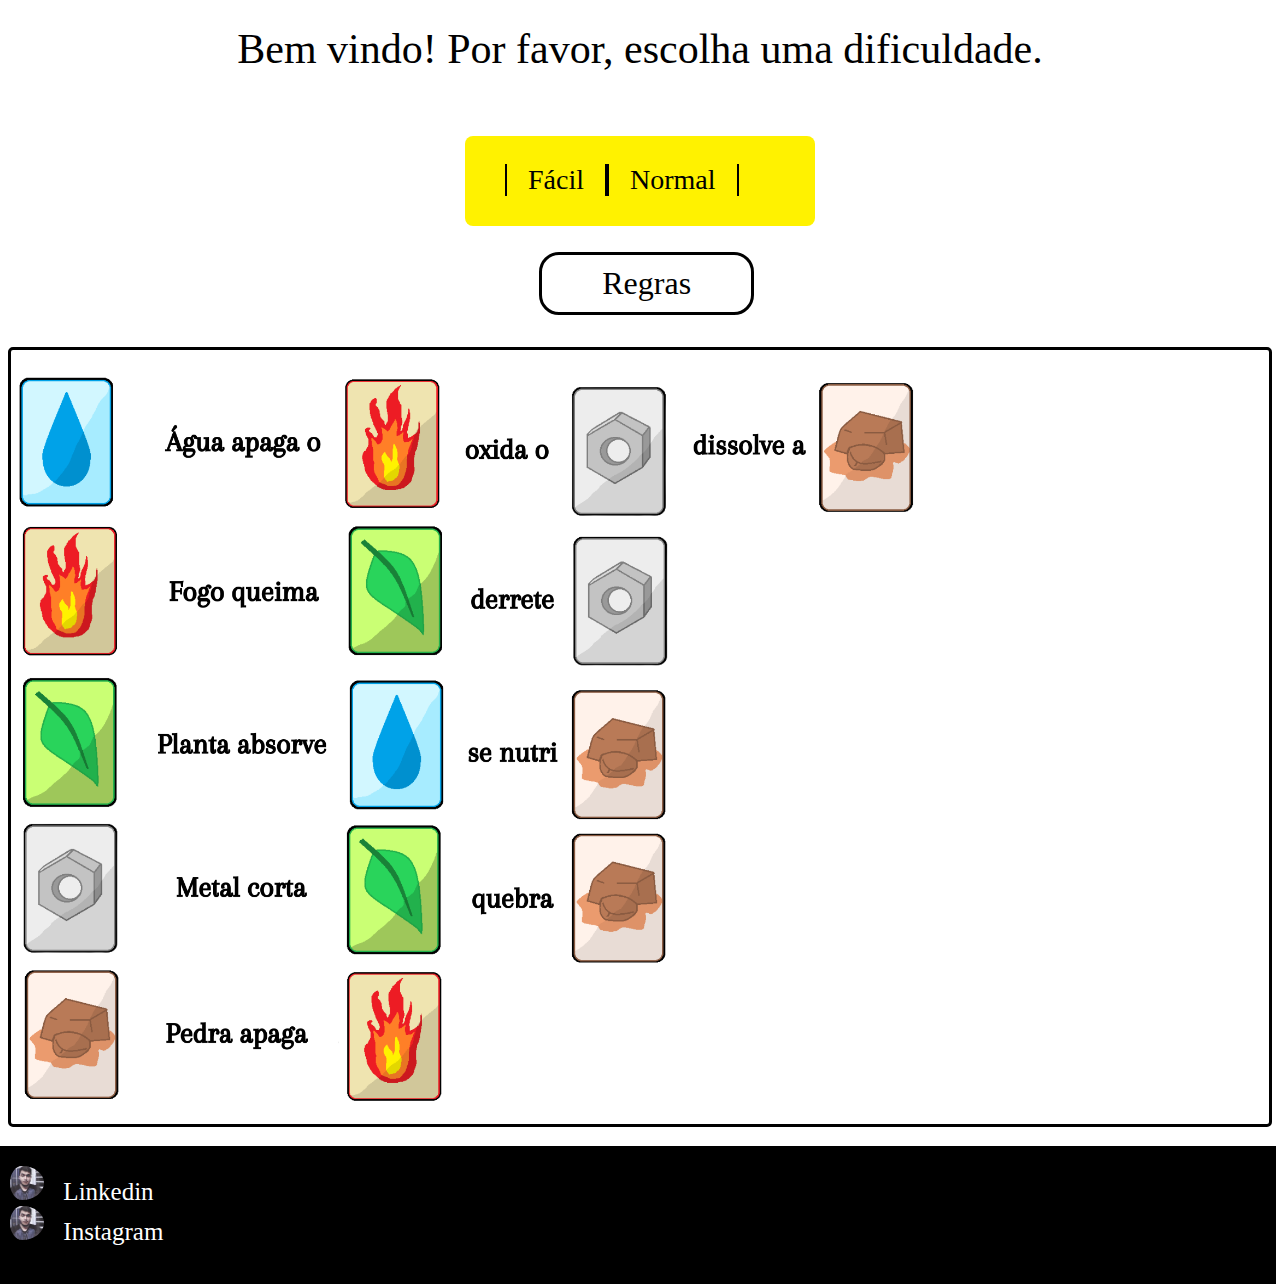
==== index.html @ 865d086a "Add files via upload" ====
<Html class="fundo1">

    <head>
        <title> Card Game Elements </title>
        <meta charset="utf-8">
        <link rel="Stylesheet" type="text/css" href="Styles/Styles.css">
        <link rel="stylesheet" href="https://fonts.googleapis.com/css?family=Sofia">
    </head>

    <body> 
        <p class="dificuldade"> Bem vindo! Por favor, escolha uma dificuldade.  </p> 

        
                    <!--menu-->
                    <div class="centro">
                         <div class="menu">
        
                            <ul class="menulista" >

                                    <li> <a href="Facil.html"> Fácil </a>  </li>
                                    <li> <a href="Normal.html"> Normal </a>  </li>
                             </ul>
                         </div>

                    </div>
    </body>
    <p class="regras">  Regras </p>
        <div class="borda1">
                <p class="explicar"> 
                    <img src="Imagens/Regras.png"> </a> 

                </p>

        </div>
    

    <footer class="rodape">
        <div class="Texto"> 

                <li> <img src="Imagens/nicolas.jpg"> <a href="https://www.linkedin.com/in/nicolas-almeida-376284244/"> Linkedin </a>  </li>
                <li> <img src="Imagens/nicolas.jpg"> <a href="https://www.instagram.com/nicolas29sousa/"> Instagram </a>  </li>


        </div>
    </footer>
</html>
---- Styles/Styles.css ----
/*Fundo do fundo da pagina*/

    .fundo1{
    background-color: white;


    }

    /* Bem vindo */ 

    .dificuldade{
    font-family: 'Aclonica';
    color: black;
    background-color:white;
    text-align: center;
    font-size: 42px;
    color: black;
    text-align: center;
    padding-bottom: 3%;  
    margin-top: 2%;
    margin-bottom: 5% ;

    }

    .centro{

    display: flex;
    justify-content: center;

    }

    .menu{
    width: 350px; /* Largura */
    height: 90px; /* Altura*/
    background-color: #fff200;
    font-size: 28px;
    margin-top: -3%;
    border-radius: 8px;

    }

    .menulista li{
    list-style: none;
    float:left;
    border-right: 2px solid black;
    border-left: 2px solid black;

    }

    /*Letra*/

    .menulista li a{
        
    font-family: 'Aclonica';
    color: black;
    text-decoration: none;
    padding: 21px;

    }

    .menulista li a:hover{
    background-color: black;
    color: yellow;

    }

    /* ---- Moldura externa ----*/

    .Principal{

    margin-top: 1%;
    border: 2px solid white;
    border-radius: 5px;
    color: #2d3436;
    font-size: 30px;
    font-family: Arial, Helvetica, sans-serif;

    }

    #Titulo2{
    text-align: center;
    text-decoration: underline;
    font-size: 32px;

    }

    /* ---- Nome do jogador + IA  dentro do quadrado de tag cartas // padding e margin nao ocupar espaço ----*/

    #jogador{
    text-align: left;

    }

    #computador{
    text-align: right;

    }

    #jogador, #computador{
        font-family: 'Aclonica';
    margin: 0;
    padding: 0;

    }

    /* Posição, tamanho e fonte dos pontos */ 

    #pontos-jogador, #pontos-computador{
    position: absolute;
    font-size: 40px;

    }

    #pontos-jogador{
    right: 20px;

    }

    #pontos-computador{
    left: 20px;

    }


    /* ---- Placar ----*/

    #placar{
    display: flex;
    align-items: center;
    justify-content: center;

    }

    /* ---- Versus ----*/

    #versus{
    width: 90px;
    font-size: 60px;
    text-align: center;
    font-family: 'Aclonica';
    color: black;

    }

    /* ---- Divisoes das escolhas ----*/

    #jogador, #computador {
    position: relative;
    flex-grow: 1;
    border-radius: 5px;
    width: 200px;
    padding: 20px;
    color: #fff;

    }
 
    /* ---- Cor dos jogadores ----*/

    #jogador{
    background-color: #2980b9;

    }
    #computador{
    background-color: #e67e22;

    }

    /* ---- Texto e Posições das cartas, também posição vertical pra horizontal ----*/

    ul#escolhaPY, ul#escolhaIA{
    list-style: none;
    margin: 0;
    padding: 0;
    text-align: center;
    
    }

    ul#escolhaPY li, ul#escolhaIA li{
    display: inline;
    
    }

    /* ---- efeito de opacidade na seleção ----*/

    ul#escolhaPY li a , ul#escolhaIA li a{
    opacity: .1;

    }

    ul#escolhaPY li a:hover, ul#escolhaPY li a.selecionado, ul#escolhaIA li a.selecionado{
    opacity: .8;
        
    }

    ul#escolhaPY li a img, ul#escolhaIA li a img{
    max-width: 200px;
    
    }

    /* -- mensagem do resultado -- */ 

    #Aguardando{
    border-radius: 8px;
    background-color: #fff200;
    font-family: 'Aclonica';
    font-size: 38px;
    color: black;
    margin: 50px 0;
    padding: 30px;
    text-align: center;

    }
    
    div.borda1{
        border: 3px solid black;
        color: black;
        margin-top: 0.5%;
        border-radius: 5px;
        margin-bottom: 1.5%;
    }
    p.regras{
        margin-top: 2%;
        font-family: 'Aclonica';
        font-size: 32px;
        border: 3.5px solid black;
        border-radius: 20px;
        text-align: center;
        padding: 10px;
        width: 15%;
        margin-left: 42%;

    }


    p.explicar img{
        height: 742px; /* Altura */
        width: 952px; /* Largura */
        list-style:none;
        
    }

    /* Rodapé*/

    .rodape{
        padding-top: 20px;
        padding-bottom: 30px;
        background-color: black;
        width: 100.7%;
        height: 10%;
        list-style:none;
        margin-left: -8px;
        margin-bottom: -8px;
        
        padding-right:3px;

    }

    .texto a {
        list-style:none;
        font-family: 'Aclonica';
        font-size: 25px;
        Color: white;
        text-decoration: none;
        padding-left: 15px;
    
    }

    .texto img{
        padding-left: 10px;
        width: 2.7%;
        border-radius: 50%;
        color: white;
       

    }
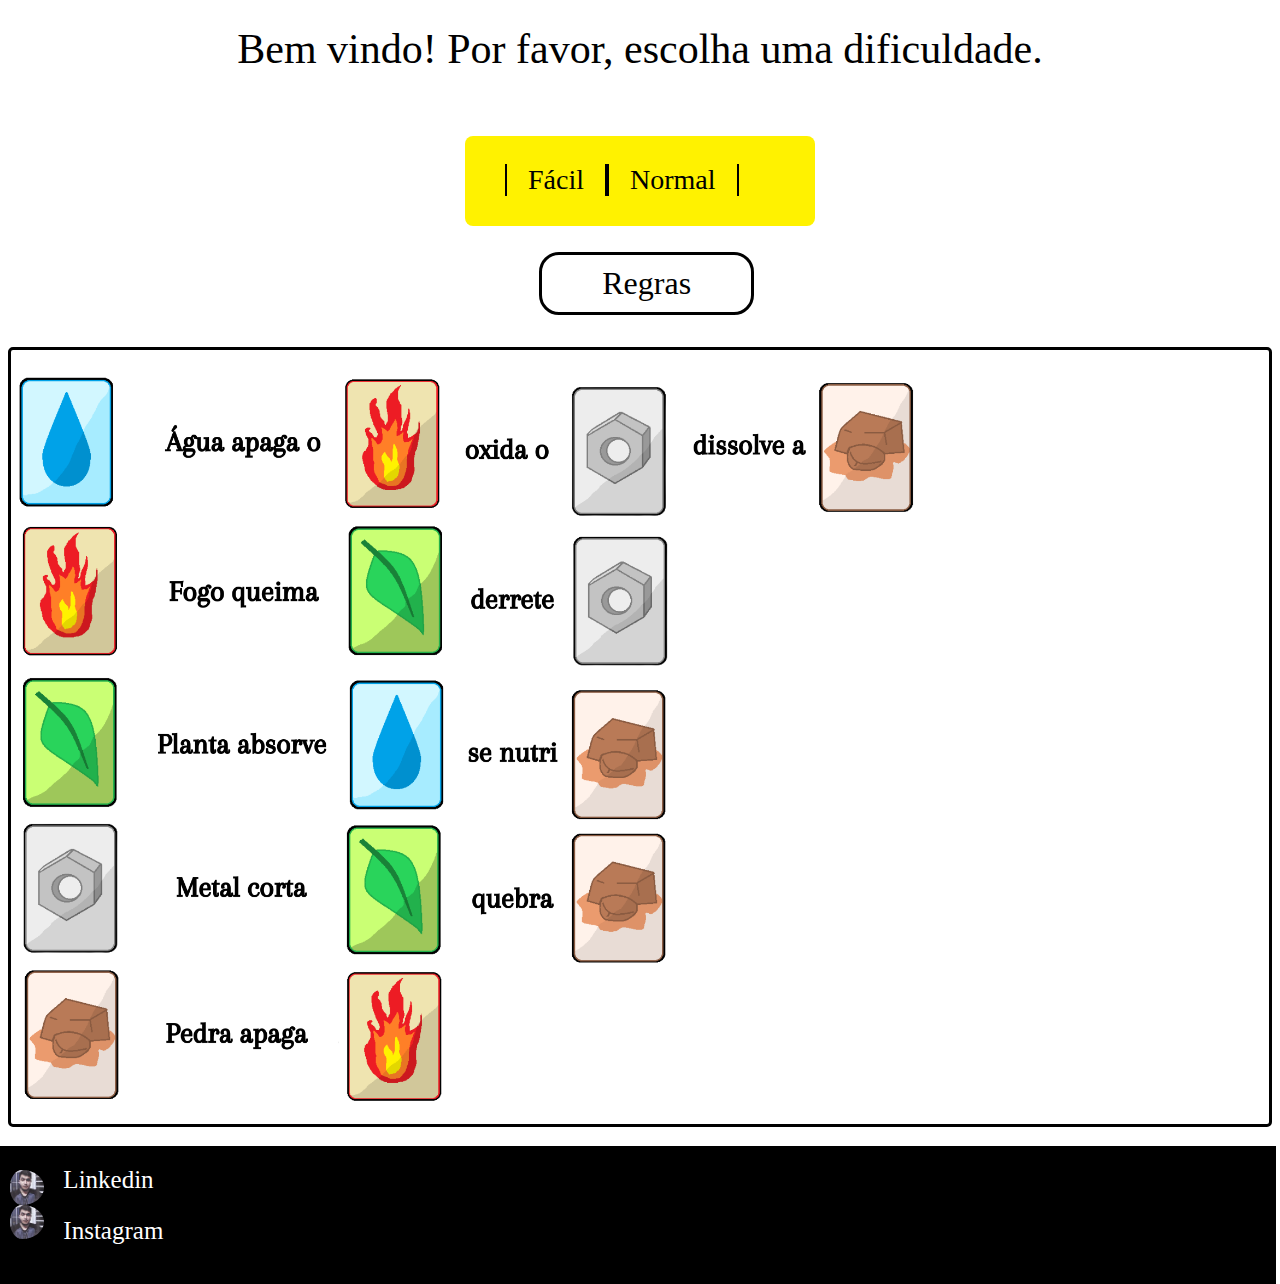
==== commit d3b6cfd8: "Update index.html" ====
--- a/index.html
+++ b/index.html
@@ -37,10 +37,10 @@
     <footer class="rodape">
         <div class="Texto"> 
 
-                <li> <img src="Imagens/nicolas.jpg"> <a href="https://www.linkedin.com/in/nicolas-almeida-376284244/"> Linkedin </a>  </li>
+                <li> <img src="Imagens/nicolas.jpg" align="middle"> <a href="https://www.linkedin.com/in/nicolas-almeida-376284244/"> Linkedin </a>  </li>
                 <li> <img src="Imagens/nicolas.jpg"> <a href="https://www.instagram.com/nicolas29sousa/"> Instagram </a>  </li>
 
 
         </div>
     </footer>
-</html>+</html>
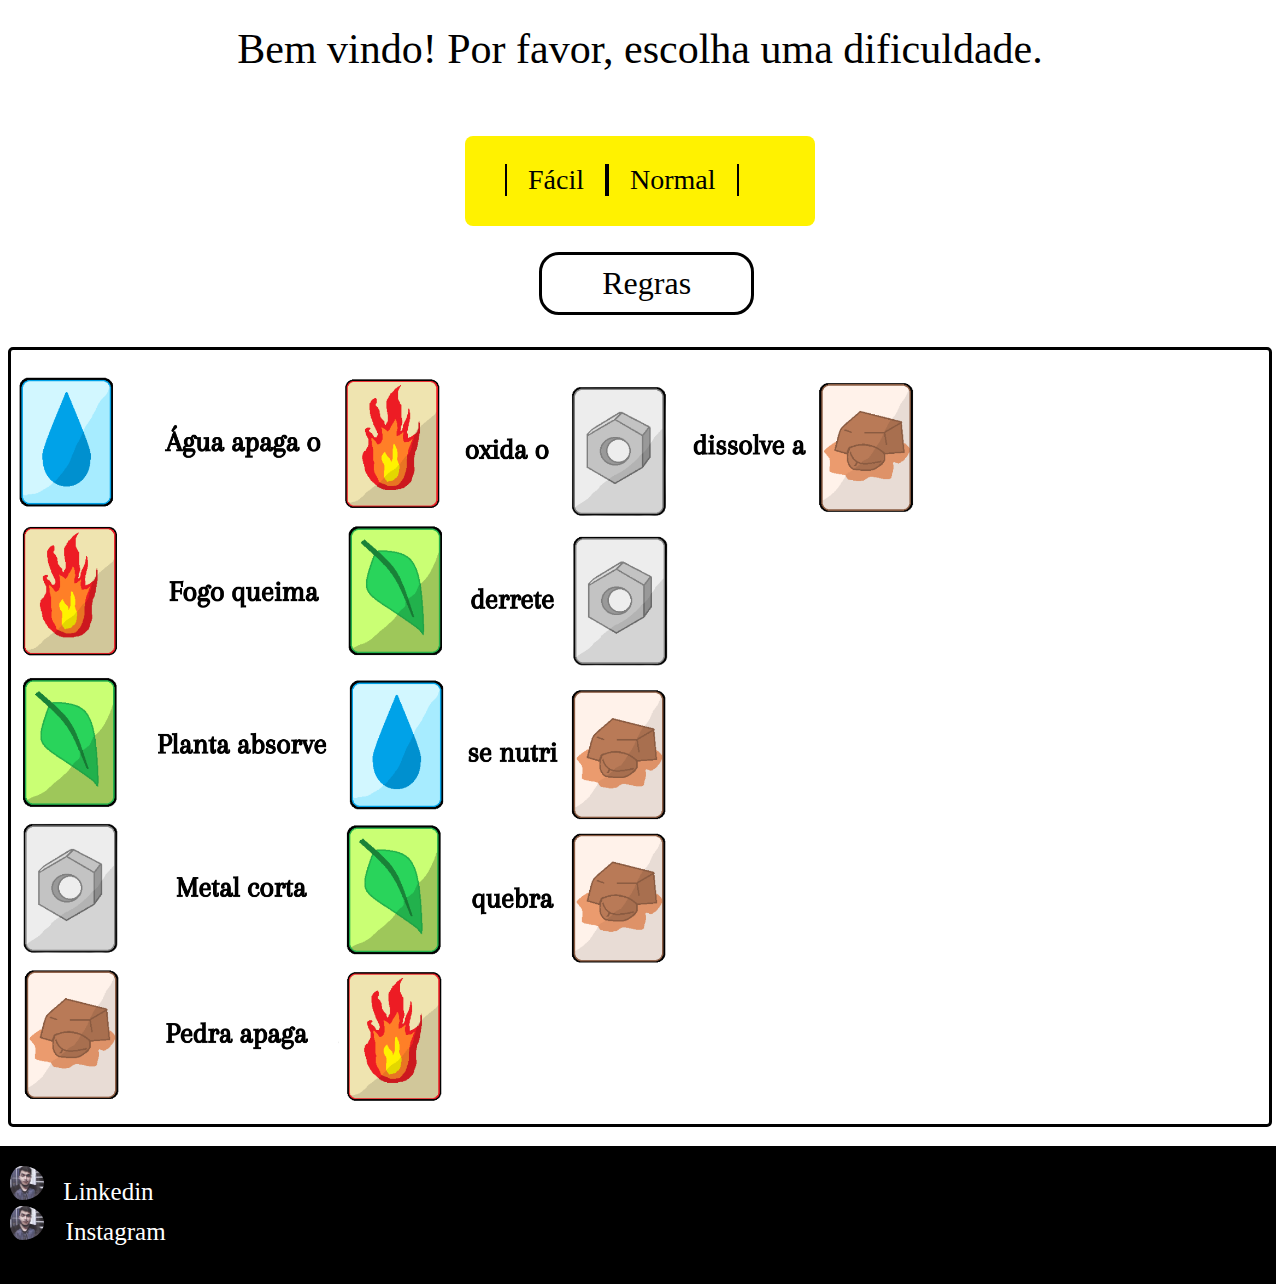
==== commit 829992d2: "Correção no rodapé" ====
--- a/index.html
+++ b/index.html
@@ -37,10 +37,11 @@
     <footer class="rodape">
         <div class="Texto"> 
 
-                <li> <img src="Imagens/nicolas.jpg" align="middle"> <a href="https://www.linkedin.com/in/nicolas-almeida-376284244/"> Linkedin </a>  </li>
-                <li> <img src="Imagens/nicolas.jpg"> <a href="https://www.instagram.com/nicolas29sousa/"> Instagram </a>  </li>
+                <img src="Imagens/nicolas.jpg" > <a href="https://www.linkedin.com/in/nicolas-almeida-376284244/"> Linkedin </a> <br>
+                <img src="Imagens/nicolas.jpg"><a href="https://www.instagram.com/nicolas29sousa/" >  Instagram </a> 
 
 
         </div>
     </footer>
+    </footer>
 </html>
